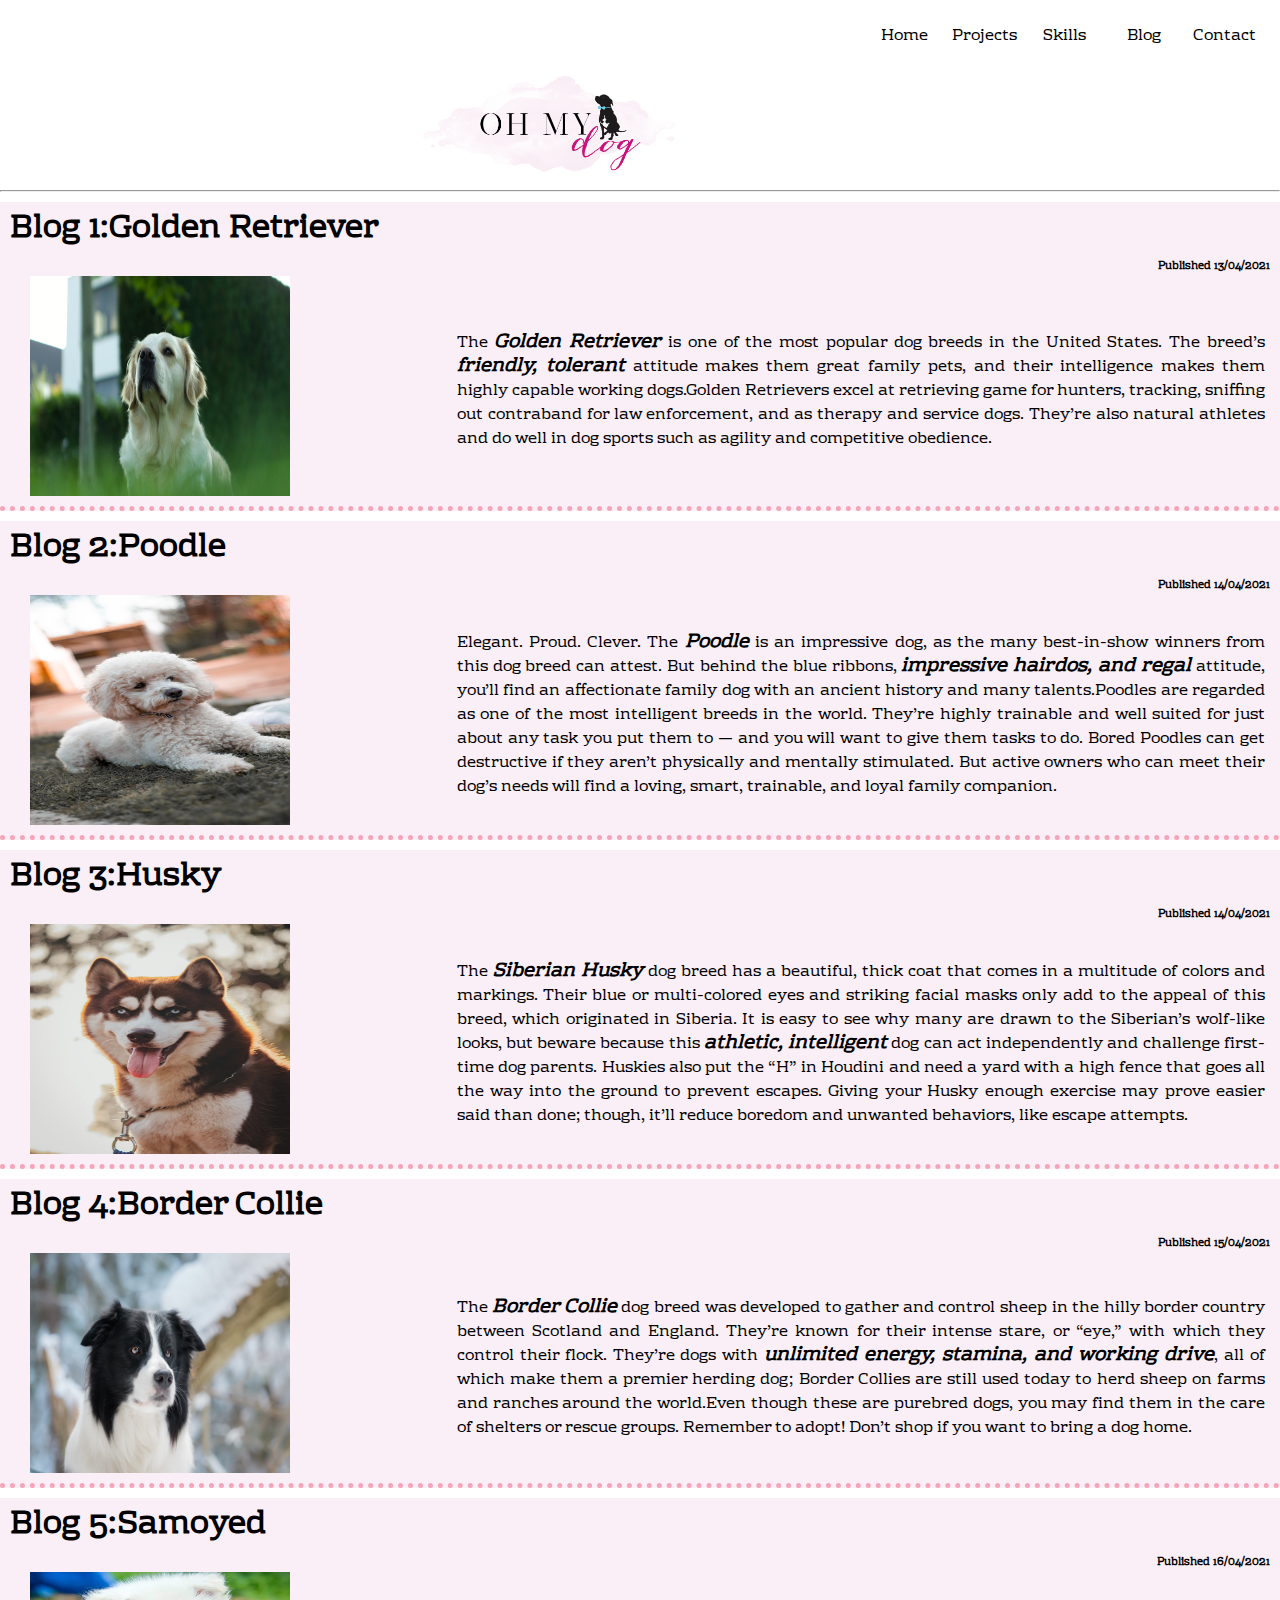
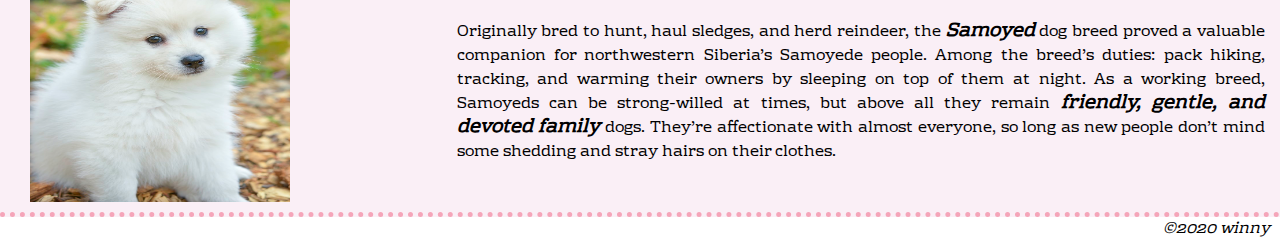
==== blog.html @ 06a6623a "initial commit" ====
<!DOCTYPE html>
<html lang="en">
<head>
    <meta charset="UTF-8">
    <meta http-equiv="X-UA-Compatible" content="IE=edge">
    <meta name="viewport" content="width=device-width, initial-scale=1.0">
    <title>My Blog</title>
    <link rel="stylesheet" href="blog.css">
</head>
<body>
    <nav id="navbar">
        <a href="#">Home</a>
        <a href="projects.html">Projects</a>
        <a href="skills.html">Skills</a>
        <a href="blog.html">Blog</a>
        <a href="contact.html">Contact</a>
    </nav>
    <header id="head">
      <img src="img/dog.jpg" alt="">
    </header>
    <hr>
    <section class="intro">
        <h1>Blog 1:Golden Retriever</h1>
        <h6>Published 13/04/2021</h6>
        <div class="dogintro">
           <aside class="col-s-5 col-4">
              <img src="img/golden retriver.jpg" alt="">
           </aside>
           <main class="col-s-6 col-8">
              <p>The <span>Golden Retriever</span> is one of the most popular dog breeds in the United States. The breed’s <span>friendly, tolerant</span> attitude makes them great family pets, and their intelligence makes them highly capable working dogs.Golden Retrievers excel at retrieving game for hunters, tracking, sniffing out contraband for law enforcement, and as therapy and service dogs. They’re also natural athletes and do well in dog sports such as agility and competitive obedience.</p>
           </main>
       </div>
    </section>
    <section class="intro">
        <h1>Blog 2:Poodle</h1>
        <h6>Published 14/04/2021</h6>
        <div class="dogintro">
           <aside class="col-s-5 col-4">
              <img src="img/poodle.jpg" alt="">
           </aside>
           <main class="col-s-6 col-8">
              <p>Elegant. Proud. Clever. The <span>Poodle</span> is an impressive dog, as the many best-in-show winners from this dog breed can attest. But behind the blue ribbons, <span>impressive hairdos, and regal</span> attitude, you’ll find an affectionate family dog with an ancient history and many talents.Poodles are regarded as one of the most intelligent breeds in the world. They’re highly trainable and well suited for just about any task you put them to — and you will want to give them tasks to do. Bored Poodles can get destructive if they aren’t physically and mentally stimulated. But active owners who can meet their dog’s needs will find a loving, smart, trainable, and loyal family companion.                 
              </p>
           </main>
       </div>
    </section>
    <section class="intro">
        <h1>Blog 3:Husky</h1>
        <h6>Published 14/04/2021</h6>
        <div class="dogintro">
           <aside class="col-s-5 col-4">
              <img src="img/husky.jpg" alt="">
           </aside>
           <main class="col-s-6 col-8">
              <p>The <span>Siberian Husky</span> dog breed has a beautiful, thick coat that comes in a multitude of colors and markings. Their blue or multi-colored eyes and striking facial masks only add to the appeal of this breed, which originated in Siberia. It is easy to see why many are drawn to the Siberian’s wolf-like looks, but beware because this <span>athletic, intelligent</span> dog can act independently and challenge first-time dog parents. Huskies also put the “H” in Houdini and need a yard with a high fence that goes all the way into the ground to prevent escapes. Giving your Husky enough exercise may prove easier said than done; though, it’ll reduce boredom and unwanted behaviors, like escape attempts.</p>
           </main>
       </div>
    </section>
    <section class="intro">
        <h1>Blog 4:Border Collie</h1>
        <h6>Published 15/04/2021</h6>
        <div class="dogintro">
           <aside class="col-s-5 col-4">
              <img src="img/border collie.jpg" alt="">
           </aside>
           <main class="col-s-6 col-8">
              <p>The <span>Border Collie</span> dog breed was developed to gather and control sheep in the hilly border country between Scotland and England. They’re known for their intense stare, or “eye,” with which they control their flock. They’re dogs with <span>unlimited energy, stamina, and working drive</span>, all of which make them a premier herding dog; Border Collies are still used today to herd sheep on farms and ranches around the world.Even though these are purebred dogs, you may find them in the care of shelters or rescue groups. Remember to adopt! Don’t shop if you want to bring a dog home.</p>
           </main>
       </div>
    </section>
    <section class="intro">
        <h1>Blog 5:Samoyed</h1>
        <h6>Published 16/04/2021</h6>
        <div class="dogintro">
           <aside class="col-s-5 col-4">
              <img src="img/samoyed.jpeg" alt="">
           </aside>
           <main class="col-s-6 col-8">
              <p>Originally bred to hunt, haul sledges, and herd reindeer, the <span>Samoyed</span> dog breed proved a valuable companion for northwestern Siberia’s Samoyede people. Among the breed’s duties: pack hiking, tracking, and warming their owners by sleeping on top of them at night. As a working breed, Samoyeds can be strong-willed at times, but above all they remain <span>friendly, gentle, and devoted family</span> dogs. They’re affectionate with almost everyone, so long as new people don’t mind some shedding and stray hairs on their clothes.</p>
           </main>
       </div>
    </section>
    <footer id="copyright">
        <p>&copy;2020 winny</p>
    </footer>
</body>
</html>
---- blog.css ----
@import url('https://fonts.googleapis.com/css2?family=Rhodium+Libre&display=swap');
*{
    margin: 0;
    padding: 0;
    box-sizing: border-box;
}
body{
    font-family: 'Rhodium Libre', serif;
}
/* navbar section */
nav{
    display: flex;
    justify-content: flex-end;
    margin-top:5px; 
    padding: 1em;
}
#navbar a{
    text-align: center;
    width: 5em;
    height:30px;
    line-height: 30px;
    text-decoration: none;
    color: black;
    transition:all 1s linear;
 }
 #navbar a:hover{
    color:purple;
    background-color:rgb(255,217,144);
    font-weight: bold;
    border-radius: 5px;
}
/* section part */
section{
    background-color: rgb(250,239,246);
    border-bottom: 5px dotted rgb(245, 165, 185);
}
img{
   width: 56%;
   margin:8px 15%;
}
h1{
    margin-top: 10px;
    margin-left: 10px;
}
h6{
    margin-right: 10px;
    text-align: right;
}
.intro img{
    width:70%;
    max-height: 230px;
    margin:8px 10px;

}
p{
    text-align: justify;
    margin: 0 10px;
    line-height: 1.5rem;
}
.intro span{
    font-weight: bolder;
    font-style: italic;
    font-size: 1.2em;
}
#copyright p{
    font-style: italic;
    text-align: right;
}
/* For mobile phones: */
[class*="col-"] {
    width: 100%;
  }
  
  @media only screen and (min-width: 600px) {
    /* For tablets: */
    .col-s-1 {width: 8.33%;}
    .col-s-2 {width: 16.66%;}
    .col-s-3 {width: 25%;}
    .col-s-4 {width: 33.33%;}
    .col-s-5 {width: 41.66%;}
    .col-s-6 {width: 50%;}
    .col-s-7 {width: 58.33%;}
    .col-s-8 {width: 66.66%;}
    .col-s-9 {width: 75%;}
    .col-s-10 {width: 83.33%;}
    .col-s-11 {width: 91.66%;}
    .col-s-12 {width: 100%;}
    .dogintro{display: flex; flex-direction: row; justify-content: center; align-items: center;}
    .intro img{min-height: 220px; min-width: 200px;}
  }
  @media only screen and (min-width: 769px) {
    /* For desktop: */
    .col-1 {width: 8.33%;}
    .col-2 {width: 16.66%;}
    .col-3 {width: 25%;}
    .col-4 {width: 33.33%;}
    .col-5 {width: 41.66%;}
    .col-6 {width: 50%;}
    .col-7 {width: 58.33%;}
    .col-8 {width: 66.66%;}
    .col-9 {width: 75%;}
    .col-10 {width: 83.33%;}
    .col-11 {width: 91.66%;}
    .col-12 {width: 100%;}
    .intro img{margin:0 30px; max-width:260px;}
    .intro p{margin:0 15px 0 30px;}
    #head img{width:20%; margin:0 33%}
}
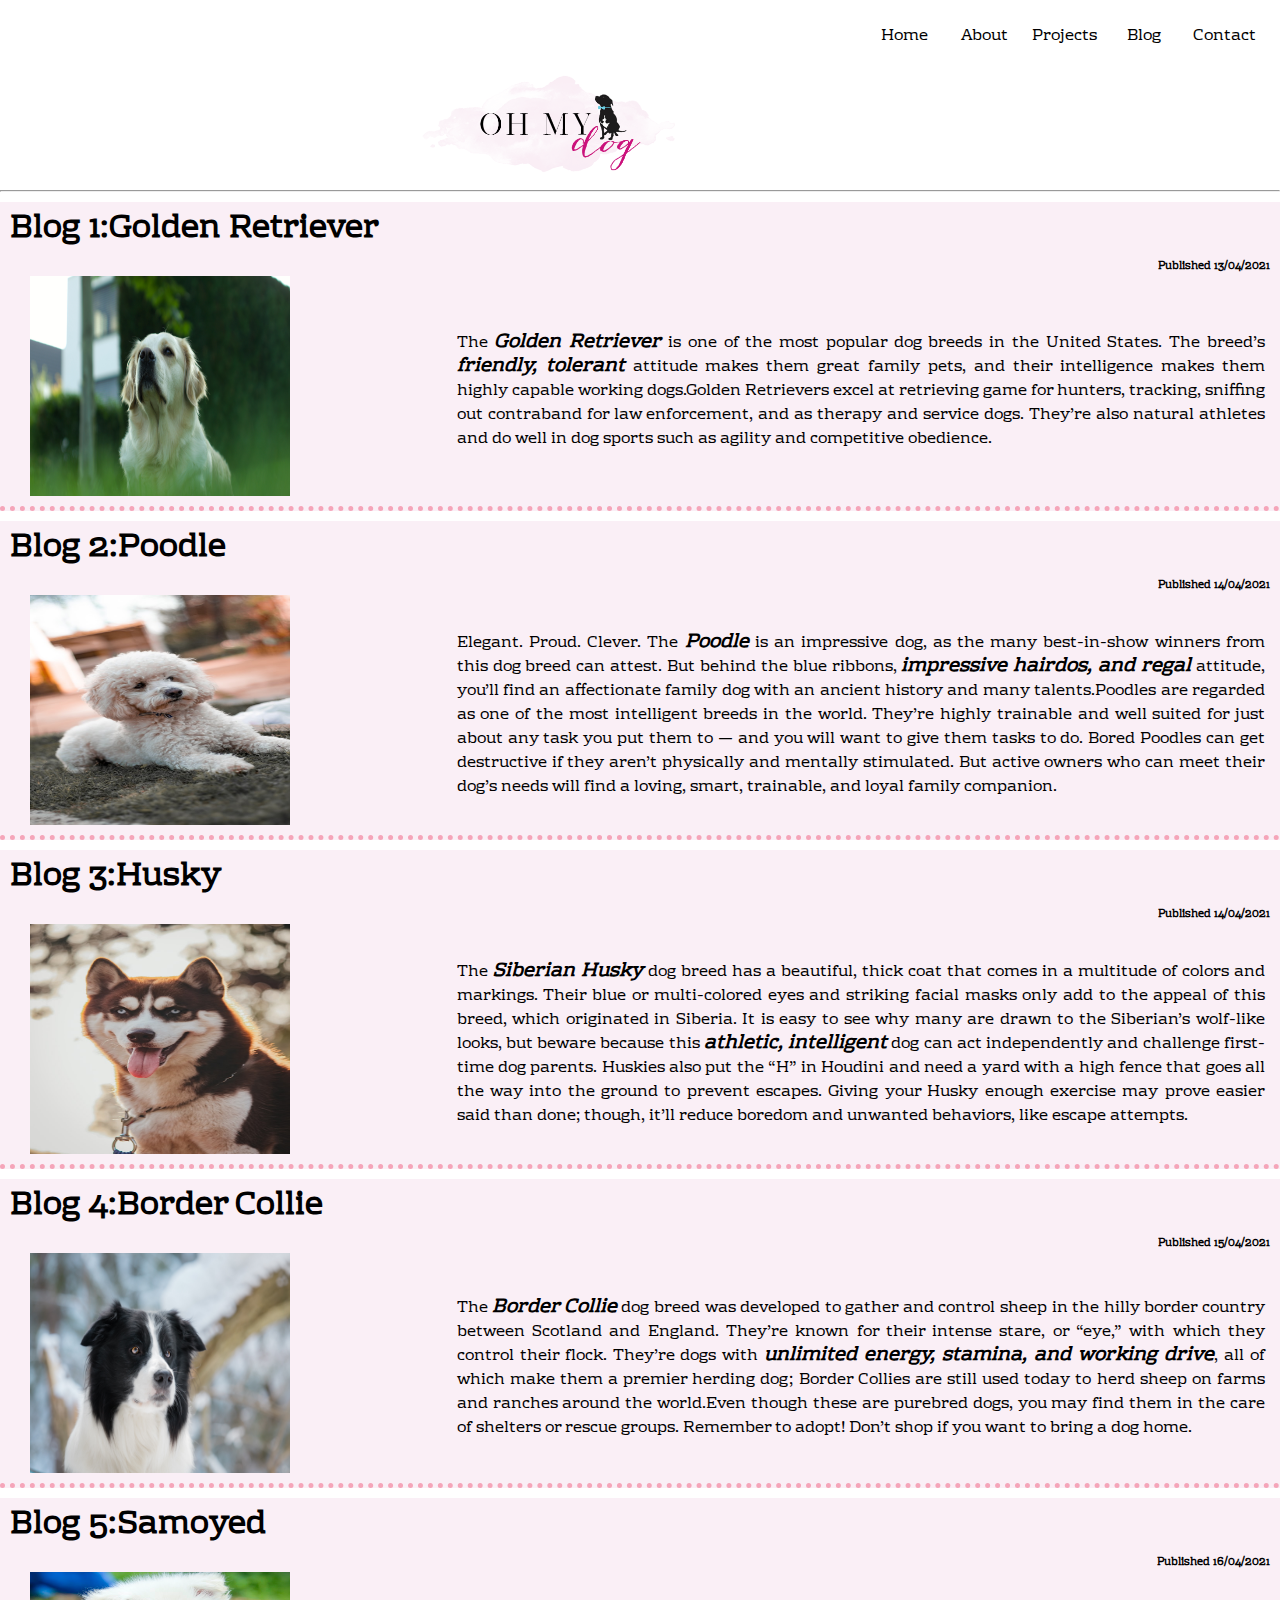
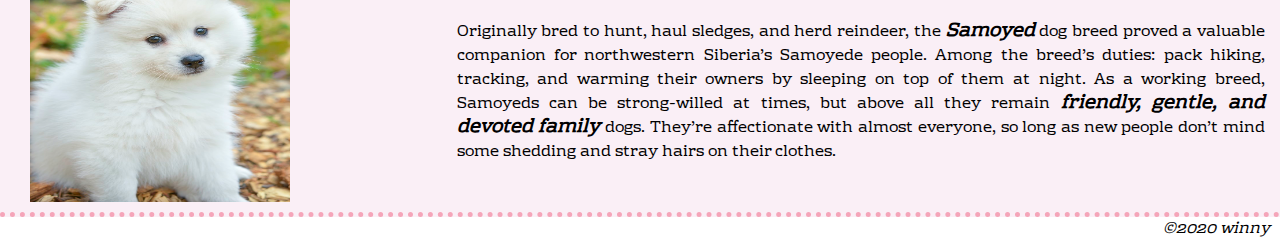
==== commit 85c4febe: "overall check" ====
--- a/blog.html
+++ b/blog.html
@@ -9,9 +9,9 @@
 </head>
 <body>
     <nav id="navbar">
-        <a href="#">Home</a>
+        <a href="home.html">Home</a>
+        <a href="about.html">About</a>
         <a href="projects.html">Projects</a>
-        <a href="skills.html">Skills</a>
         <a href="blog.html">Blog</a>
         <a href="contact.html">Contact</a>
     </nav>
